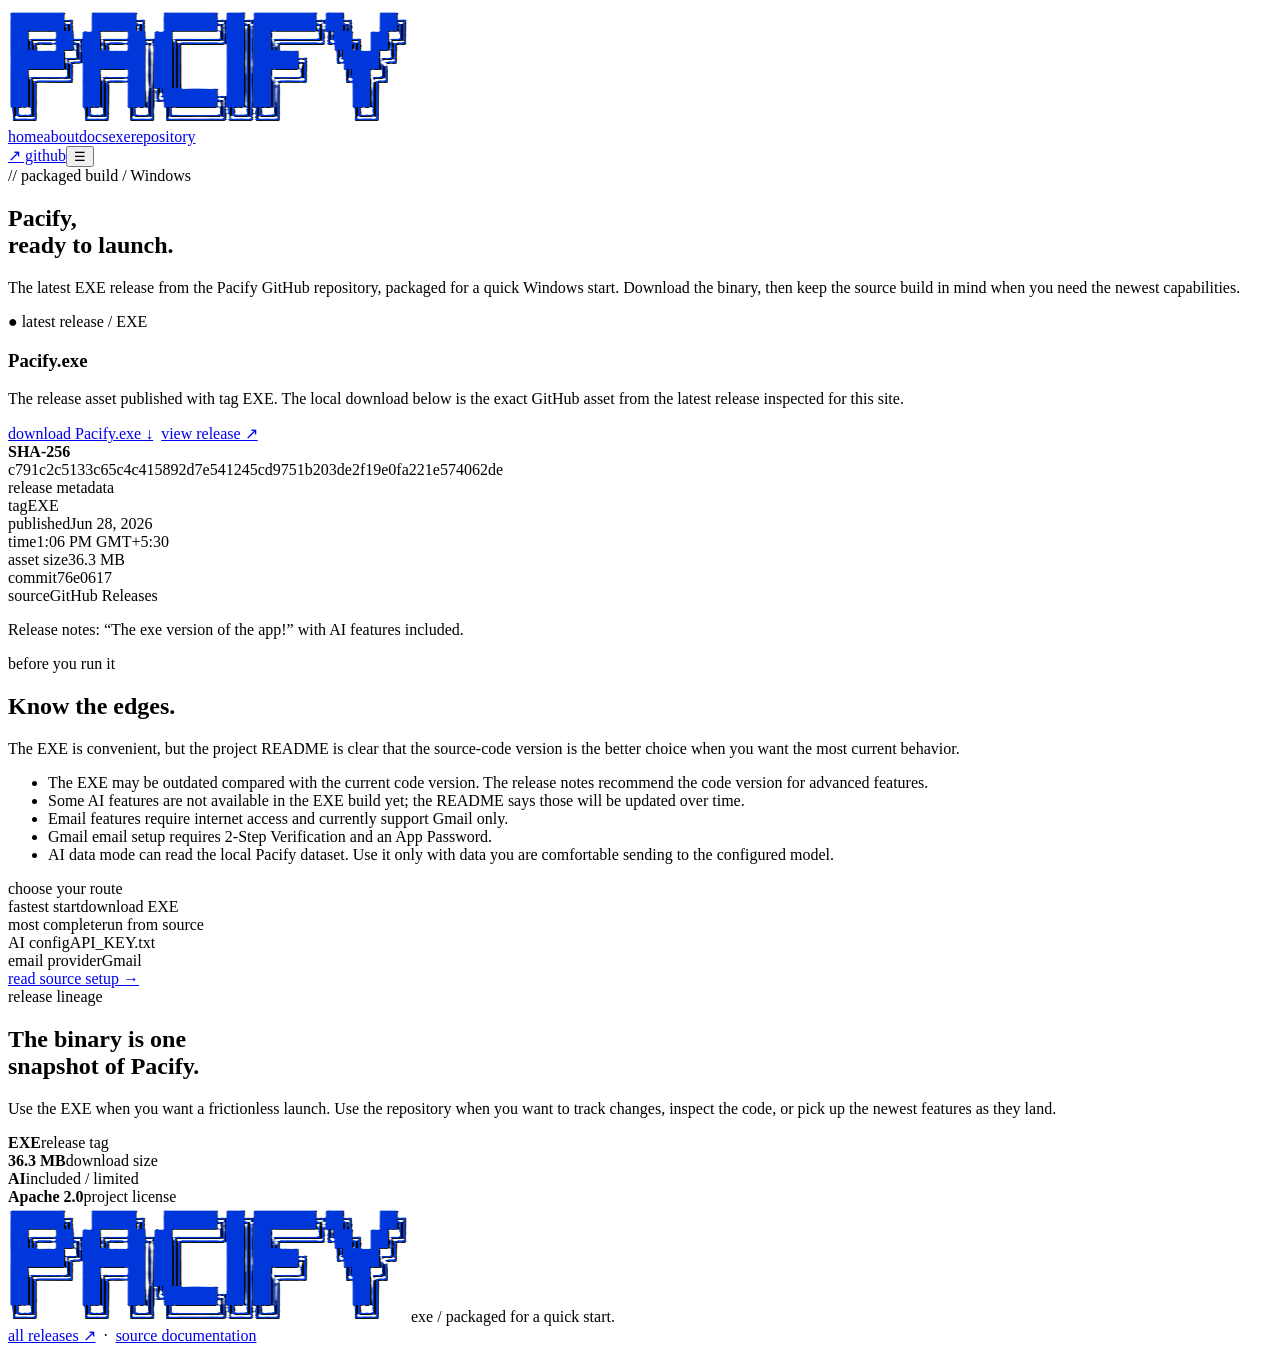
==== exe.html @ 552ca25f "Add files via upload" ====
<!doctype html>
<html lang="en"><head><meta charset="utf-8"><meta name="viewport" content="width=device-width, initial-scale=1"><meta name="description" content="Pacify EXE release details and download."><title>EXE / Pacify</title><link rel="stylesheet" href="styles.css?v=blue"></head>
<body data-page="exe">
  <header class="site-header"><div class="shell nav"><a class="brand" href="index.html"><img class="brand-logo" src="P.png" alt="Pacify logo"></a><nav class="nav-links"><a data-page-link="home" href="index.html">home</a><a data-page-link="about" href="about.html">about</a><a data-page-link="docs" href="docs.html">docs</a><a data-page-link="exe" href="exe.html">exe</a><a data-page-link="github" href="github.html">repository</a></nav><a class="nav-cta" href="https://github.com/lakshitsharma80/Pacify" target="_blank" rel="noreferrer">↗ github</a><button class="menu" data-menu aria-label="Open navigation">☰</button></div></header>
  <main>
    <section class="page-hero"><div class="shell"><div class="eyebrow">// packaged build / Windows</div><h1>Pacify,<br><span style="color:var(--cyan)">ready to launch.</span></h1><p>The latest EXE release from the Pacify GitHub repository, packaged for a quick Windows start. Download the binary, then keep the source build in mind when you need the newest capabilities.</p></div></section>
    <section class="section"><div class="shell"><div class="release-grid"><div class="download-panel"><span class="release-badge">● latest release / EXE</span><h3>Pacify.exe</h3><p>The release asset published with tag <span class="mono" style="color:var(--cyan)">EXE</span>. The local download below is the exact GitHub asset from the latest release inspected for this site.</p><a class="button primary" href="Pacify.exe" download>download Pacify.exe ↓</a><a class="button ghost" style="margin-left:8px" href="https://github.com/lakshitsharma80/Pacify/releases/tag/EXE" target="_blank" rel="noreferrer">view release ↗</a><div class="hash"><strong>SHA-256</strong><br>c791c2c5133c65c4c415892d7e541245cd9751b203de2f19e0fa221e574062de</div></div><div class="repo-card"><div class="eyebrow">release metadata</div><div class="facts"><div class="fact"><span>tag</span><span>EXE</span></div><div class="fact"><span>published</span><span>Jun 28, 2026</span></div><div class="fact"><span>time</span><span>1:06 PM GMT+5:30</span></div><div class="fact"><span>asset size</span><span>36.3 MB</span></div><div class="fact"><span>commit</span><span>76e0617</span></div><div class="fact"><span>source</span><span style="color:var(--mint)">GitHub Releases</span></div></div><p class="release-note">Release notes: “The exe version of the app!” with AI features included.</p></div></div></div></section>
    <section class="section"><div class="shell about-grid"><div class="prose"><div class="eyebrow">before you run it</div><h2>Know the edges.</h2><p>The EXE is convenient, but the project README is clear that the source-code version is the better choice when you want the most current behavior.</p><ul class="limitation-list"><li>The EXE may be outdated compared with the current code version. The release notes recommend the code version for advanced features.</li><li>Some AI features are not available in the EXE build yet; the README says those will be updated over time.</li><li>Email features require internet access and currently support Gmail only.</li><li>Gmail email setup requires 2-Step Verification and an App Password.</li><li>AI data mode can read the local Pacify dataset. Use it only with data you are comfortable sending to the configured model.</li></ul></div><aside><div class="eyebrow">choose your route</div><div class="facts"><div class="fact"><span>fastest start</span><span>download EXE</span></div><div class="fact"><span>most complete</span><span>run from source</span></div><div class="fact"><span>AI config</span><span>API_KEY.txt</span></div><div class="fact"><span>email provider</span><span>Gmail</span></div></div><a class="button ghost" style="margin-top:24px" href="docs.html">read source setup →</a></aside></div></section>
    <section class="section"><div class="shell"><div class="section-head"><div><div class="eyebrow">release lineage</div><h2>The binary is one<br>snapshot of Pacify.</h2></div><p class="section-intro">Use the EXE when you want a frictionless launch. Use the repository when you want to track changes, inspect the code, or pick up the newest features as they land.</p></div><div class="stats"><div class="stat"><strong>EXE</strong><span>release tag</span></div><div class="stat"><strong>36.3 MB</strong><span>download size</span></div><div class="stat"><strong>AI</strong><span>included / limited</span></div><div class="stat"><strong>Apache 2.0</strong><span>project license</span></div></div></div></section>
  </main>
  <footer class="site-footer"><div class="shell footer-row"><div class="footer-brand"><img src="P.png" alt="Pacify logo"><span>exe / packaged for a quick start.</span></div><span><a href="https://github.com/lakshitsharma80/Pacify/releases" target="_blank" rel="noreferrer">all releases ↗</a> &nbsp;·&nbsp; <a href="docs.html">source documentation</a></span></div></footer><script src="app.js"></script>
</body></html>
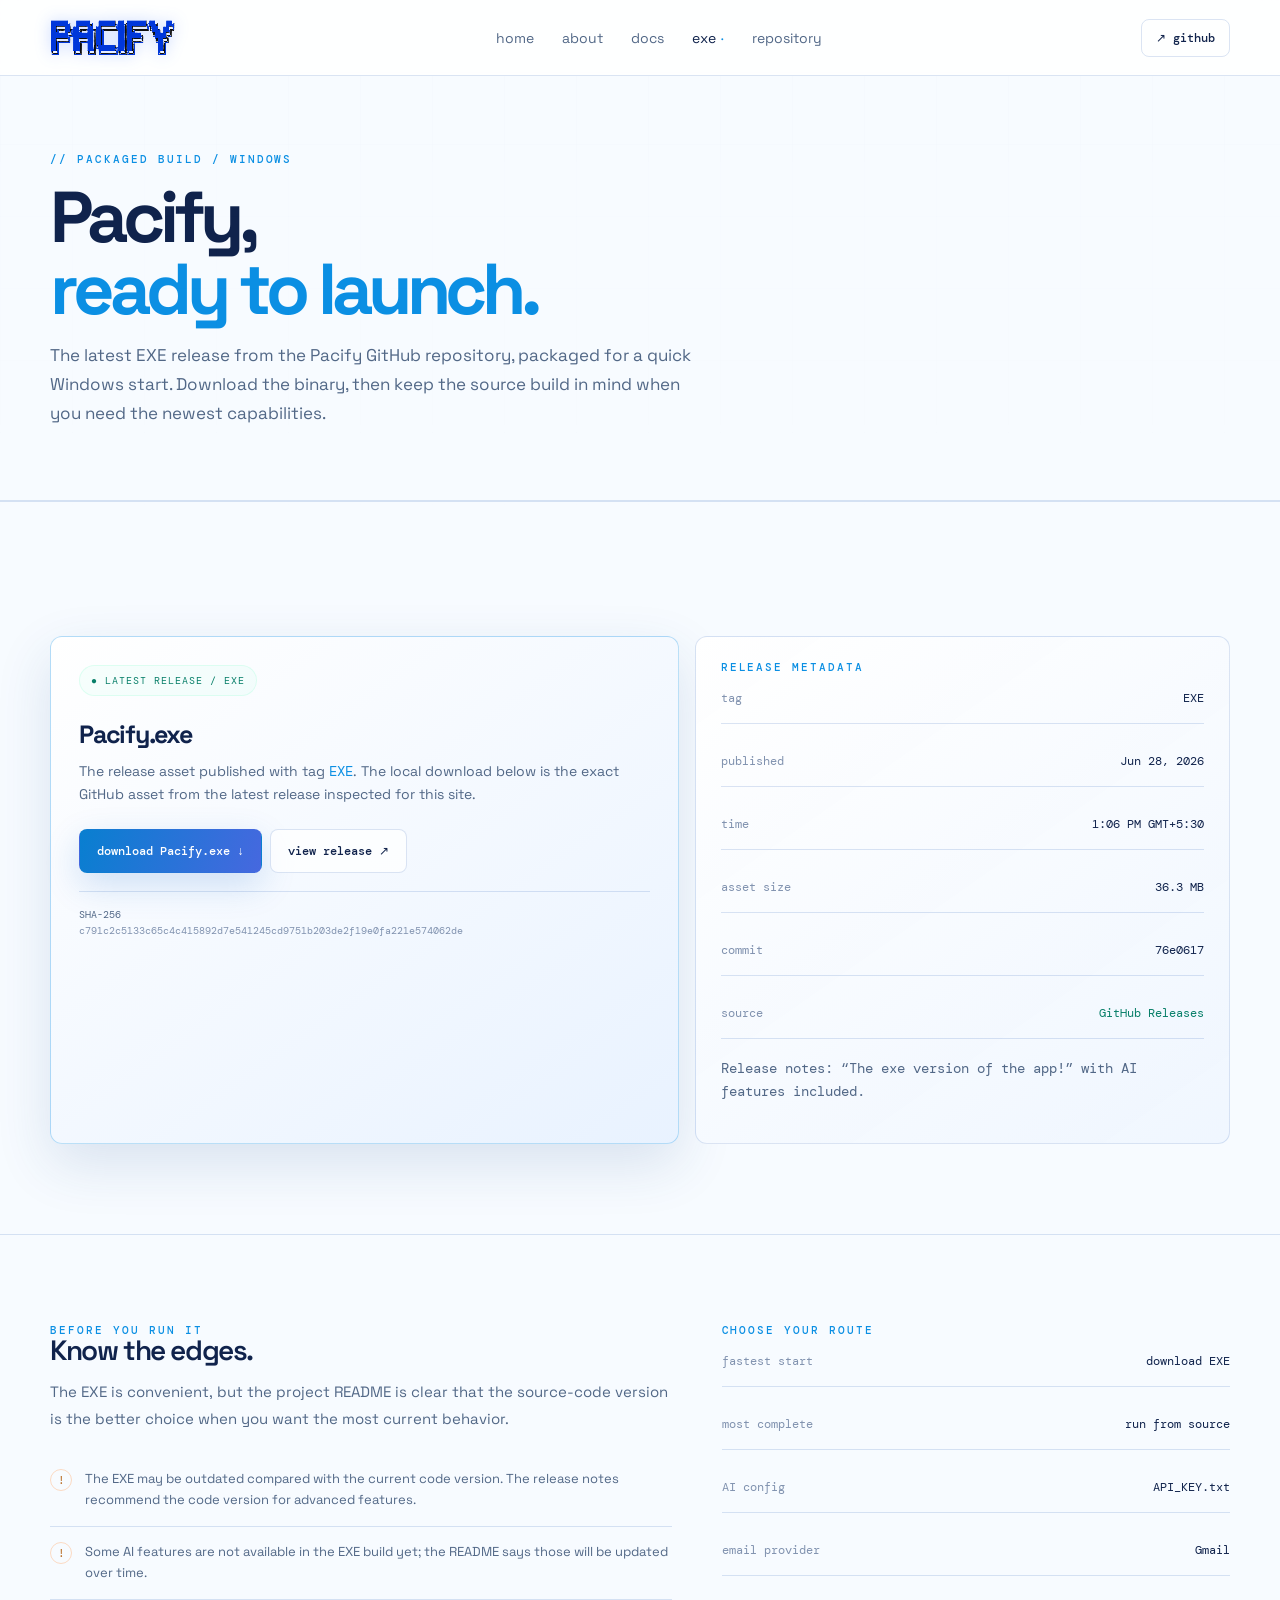
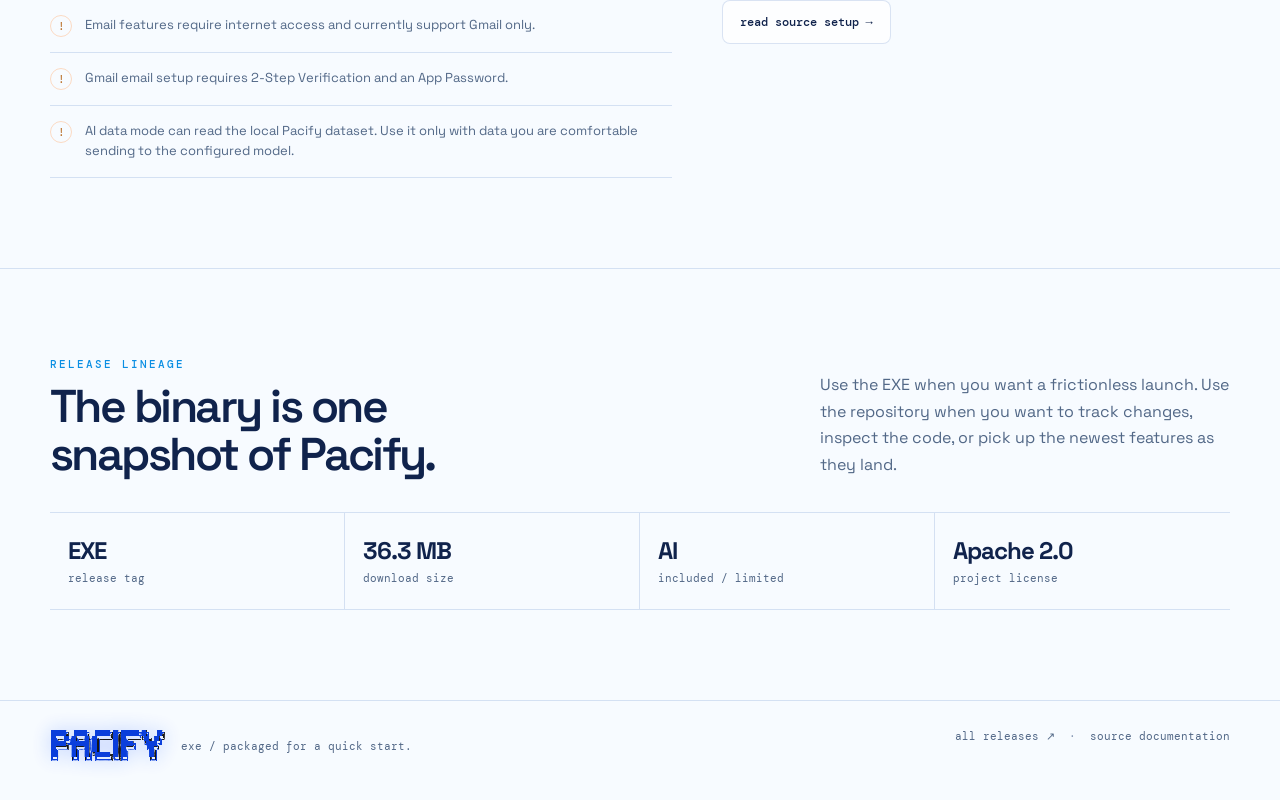
==== commit eb7aa2c7: "Update exe.html" ====
--- a/exe.html
+++ b/exe.html
@@ -4,7 +4,7 @@
   <header class="site-header"><div class="shell nav"><a class="brand" href="index.html"><img class="brand-logo" src="P.png" alt="Pacify logo"></a><nav class="nav-links"><a data-page-link="home" href="index.html">home</a><a data-page-link="about" href="about.html">about</a><a data-page-link="docs" href="docs.html">docs</a><a data-page-link="exe" href="exe.html">exe</a><a data-page-link="github" href="github.html">repository</a></nav><a class="nav-cta" href="https://github.com/lakshitsharma80/Pacify" target="_blank" rel="noreferrer">↗ github</a><button class="menu" data-menu aria-label="Open navigation">☰</button></div></header>
   <main>
     <section class="page-hero"><div class="shell"><div class="eyebrow">// packaged build / Windows</div><h1>Pacify,<br><span style="color:var(--cyan)">ready to launch.</span></h1><p>The latest EXE release from the Pacify GitHub repository, packaged for a quick Windows start. Download the binary, then keep the source build in mind when you need the newest capabilities.</p></div></section>
-    <section class="section"><div class="shell"><div class="release-grid"><div class="download-panel"><span class="release-badge">● latest release / EXE</span><h3>Pacify.exe</h3><p>The release asset published with tag <span class="mono" style="color:var(--cyan)">EXE</span>. The local download below is the exact GitHub asset from the latest release inspected for this site.</p><a class="button primary" href="Pacify.exe" download>download Pacify.exe ↓</a><a class="button ghost" style="margin-left:8px" href="https://github.com/lakshitsharma80/Pacify/releases/tag/EXE" target="_blank" rel="noreferrer">view release ↗</a><div class="hash"><strong>SHA-256</strong><br>c791c2c5133c65c4c415892d7e541245cd9751b203de2f19e0fa221e574062de</div></div><div class="repo-card"><div class="eyebrow">release metadata</div><div class="facts"><div class="fact"><span>tag</span><span>EXE</span></div><div class="fact"><span>published</span><span>Jun 28, 2026</span></div><div class="fact"><span>time</span><span>1:06 PM GMT+5:30</span></div><div class="fact"><span>asset size</span><span>36.3 MB</span></div><div class="fact"><span>commit</span><span>76e0617</span></div><div class="fact"><span>source</span><span style="color:var(--mint)">GitHub Releases</span></div></div><p class="release-note">Release notes: “The exe version of the app!” with AI features included.</p></div></div></div></section>
+    <section class="section"><div class="shell"><div class="release-grid"><div class="download-panel"><span class="release-badge">● latest release / EXE</span><h3>Pacify.exe</h3><p>The release asset published with tag <span class="mono" style="color:var(--cyan)">EXE</span>. The local download below is the exact GitHub asset from the latest release inspected for this site.</p><a class="button primary" href="https://github.com/lakshitsharma80/Pacify/releases" download>download Pacify.exe ↓</a><a class="button ghost" style="margin-left:8px" href="https://github.com/lakshitsharma80/Pacify/releases/tag/EXE" target="_blank" rel="noreferrer">view release ↗</a><div class="hash"><strong>SHA-256</strong><br>c791c2c5133c65c4c415892d7e541245cd9751b203de2f19e0fa221e574062de</div></div><div class="repo-card"><div class="eyebrow">release metadata</div><div class="facts"><div class="fact"><span>tag</span><span>EXE</span></div><div class="fact"><span>published</span><span>Jun 28, 2026</span></div><div class="fact"><span>time</span><span>1:06 PM GMT+5:30</span></div><div class="fact"><span>asset size</span><span>36.3 MB</span></div><div class="fact"><span>commit</span><span>76e0617</span></div><div class="fact"><span>source</span><span style="color:var(--mint)">GitHub Releases</span></div></div><p class="release-note">Release notes: “The exe version of the app!” with AI features included.</p></div></div></div></section>
     <section class="section"><div class="shell about-grid"><div class="prose"><div class="eyebrow">before you run it</div><h2>Know the edges.</h2><p>The EXE is convenient, but the project README is clear that the source-code version is the better choice when you want the most current behavior.</p><ul class="limitation-list"><li>The EXE may be outdated compared with the current code version. The release notes recommend the code version for advanced features.</li><li>Some AI features are not available in the EXE build yet; the README says those will be updated over time.</li><li>Email features require internet access and currently support Gmail only.</li><li>Gmail email setup requires 2-Step Verification and an App Password.</li><li>AI data mode can read the local Pacify dataset. Use it only with data you are comfortable sending to the configured model.</li></ul></div><aside><div class="eyebrow">choose your route</div><div class="facts"><div class="fact"><span>fastest start</span><span>download EXE</span></div><div class="fact"><span>most complete</span><span>run from source</span></div><div class="fact"><span>AI config</span><span>API_KEY.txt</span></div><div class="fact"><span>email provider</span><span>Gmail</span></div></div><a class="button ghost" style="margin-top:24px" href="docs.html">read source setup →</a></aside></div></section>
     <section class="section"><div class="shell"><div class="section-head"><div><div class="eyebrow">release lineage</div><h2>The binary is one<br>snapshot of Pacify.</h2></div><p class="section-intro">Use the EXE when you want a frictionless launch. Use the repository when you want to track changes, inspect the code, or pick up the newest features as they land.</p></div><div class="stats"><div class="stat"><strong>EXE</strong><span>release tag</span></div><div class="stat"><strong>36.3 MB</strong><span>download size</span></div><div class="stat"><strong>AI</strong><span>included / limited</span></div><div class="stat"><strong>Apache 2.0</strong><span>project license</span></div></div></div></section>
   </main>
--- a/styles.css
+++ b/styles.css
@@ -0,0 +1,186 @@
+@import url('https://fonts.googleapis.com/css2?family=DM+Mono:wght@400;500&family=Space+Grotesk:wght@400;500;600;700&display=swap');
+
+:root {
+  --ink: #10234c;
+  --muted: #526887;
+  --faint: #8092af;
+  --bg: #f7fbff;
+  --panel: #ffffff;
+  --panel-2: #edf5ff;
+  --line: rgba(32, 87, 177, .16);
+  --violet: #4668df;
+  --cyan: #0b8fe3;
+  --mint: #087f69;
+  --pink: #7c65d9;
+  --orange: #b66a20;
+  --mono: 'DM Mono', ui-monospace, SFMono-Regular, Menlo, Consolas, monospace;
+  --sans: 'Space Grotesk', Inter, ui-sans-serif, system-ui, sans-serif;
+}
+
+* { box-sizing: border-box; }
+html { scroll-behavior: smooth; }
+body {
+  margin: 0;
+  color: var(--ink);
+  background: var(--bg);
+  font-family: var(--sans);
+  min-width: 320px;
+  overflow-x: hidden;
+}
+body::before {
+  content: '';
+  position: fixed;
+  inset: 0;
+  pointer-events: none;
+  opacity: .22;
+  background-image: linear-gradient(rgba(27, 94, 190, .045) 1px, transparent 1px), linear-gradient(90deg, rgba(27, 94, 190, .045) 1px, transparent 1px);
+  background-size: 72px 72px;
+  mask-image: linear-gradient(to bottom, black 0%, transparent 80%);
+}
+a { color: inherit; text-decoration: none; }
+button, a { -webkit-tap-highlight-color: transparent; }
+.shell { width: min(1180px, calc(100% - 48px)); margin: 0 auto; }
+.mono { font-family: var(--mono); }
+.eyebrow { font: 500 11px/1 var(--mono); letter-spacing: .18em; text-transform: uppercase; color: var(--cyan); }
+.muted { color: var(--muted); }
+.small { font-size: 13px; line-height: 1.6; }
+
+.site-header {
+  position: sticky; top: 0; z-index: 20;
+  height: 76px; display: flex; align-items: center;
+  border-bottom: 1px solid var(--line);
+  background: rgba(255, 255, 255, .86); backdrop-filter: blur(22px);
+}
+.nav { display: flex; align-items: center; justify-content: space-between; gap: 32px; }
+.brand { display: inline-flex; align-items: center; gap: 12px; font-weight: 700; letter-spacing: -.02em; }
+.brand-logo { width: 126px; height: auto; display: block; image-rendering: pixelated; filter: drop-shadow(0 0 8px rgba(34, 91, 255, .24)); }
+.nav-links { display: flex; align-items: center; gap: 28px; color: var(--muted); font-size: 14px; }
+.nav-links a { transition: color .2s ease; }
+.nav-links a:hover, .nav-links a.active { color: var(--ink); }
+.nav-links a.active::after { content: '·'; color: var(--cyan); margin-left: 5px; }
+.nav-cta { display: inline-flex; align-items: center; gap: 8px; padding: 10px 14px; border: 1px solid var(--line); border-radius: 8px; font: 500 12px var(--mono); color: var(--ink); transition: .2s ease; }
+.nav-cta:hover { border-color: rgba(100,230,255,.6); color: var(--cyan); transform: translateY(-1px); }
+.menu { display:none; background:none; border:0; color:var(--ink); font-size:22px; }
+
+.hero { position: relative; padding: 100px 0 110px; }
+.hero-grid { display: grid; grid-template-columns: 1.02fr .98fr; align-items: center; gap: 84px; }
+.hero-copy h1 { max-width: 720px; margin: 20px 0 22px; font-size: clamp(48px, 6.5vw, 86px); line-height: .98; letter-spacing: -.075em; font-weight: 600; }
+.hero-copy h1 span { color: var(--violet); }
+.hero-copy p { max-width: 580px; color: var(--muted); font-size: 17px; line-height: 1.7; margin: 0; }
+.hero-actions { display:flex; flex-wrap:wrap; gap:12px; margin-top:34px; }
+.button { display:inline-flex; align-items:center; justify-content:center; gap:9px; padding:13px 17px; border-radius:8px; border:1px solid var(--line); font:500 12px var(--mono); transition: .22s ease; }
+.button.primary { border-color: transparent; color: #fff; background: linear-gradient(110deg, #087fd0, #4668df); box-shadow: 0 12px 35px rgba(18, 102, 202, .18); }
+.button.ghost { color: var(--ink); background: rgba(255,255,255,.72); }
+.button:hover { transform: translateY(-2px); box-shadow: 0 12px 28px rgba(0,0,0,.24); }
+.button.ghost:hover { border-color: rgba(100,230,255,.5); color:var(--cyan); }
+
+.visual { position: relative; min-height: 430px; display:grid; place-items:center; perspective: 1000px; }
+.visual::before { content:''; position:absolute; width:410px; height:410px; border-radius:50%; background: radial-gradient(circle, rgba(167,139,250,.2), rgba(100,230,255,.06) 42%, transparent 69%); filter: blur(12px); }
+.orb { width: 285px; height: 285px; position:relative; transform: rotateX(58deg) rotateZ(-20deg); transform-style: preserve-3d; animation: float 7s ease-in-out infinite; }
+.orb::before, .orb::after { content:''; position:absolute; inset: 9px; border:1px solid rgba(100,230,255,.64); border-radius: 50%; box-shadow: 0 0 45px rgba(100,230,255,.12); }
+.orb::after { inset: 47px; border-color: rgba(167,139,250,.7); transform: rotateY(70deg); }
+.orb-core { position:absolute; inset: 78px; border-radius:50%; background: radial-gradient(circle at 35% 30%, #eef4ff, #a78bfa 17%, #4d4774 44%, #121728 75%); box-shadow: 0 0 85px rgba(167,139,250,.48), inset -24px -24px 45px rgba(0,0,0,.5); transform: translateZ(46px); }
+.orbit { position:absolute; inset:-20px; border:1px dashed rgba(143,255,208,.37); border-radius:50%; transform: rotateX(70deg) rotateY(18deg); }
+.orbit.two { inset:24px; border-color: rgba(245,160,255,.33); transform: rotateX(62deg) rotateY(-33deg); }
+.visual-label { position:absolute; left:4%; bottom: 20px; padding: 11px 13px; border:1px solid var(--line); border-radius:7px; color: var(--muted); background: rgba(255,255,255,.9); box-shadow:0 10px 30px rgba(36,86,160,.1); font: 11px var(--mono); backdrop-filter:blur(10px); }
+.visual-label b { color:var(--mint); font-weight:500; }
+@keyframes float { 0%,100%{ transform: rotateX(58deg) rotateZ(-20deg) translateY(0); } 50%{ transform: rotateX(58deg) rotateZ(-12deg) translateY(-12px); } }
+
+.section { padding: 90px 0; border-top:1px solid var(--line); }
+.section-head { display:flex; align-items:flex-end; justify-content:space-between; gap:30px; margin-bottom:34px; }
+.section h2 { font-size: clamp(28px, 4vw, 46px); letter-spacing: -.055em; line-height:1.03; margin: 13px 0 0; font-weight: 600; }
+.section-intro { max-width: 410px; color: var(--muted); line-height: 1.65; margin:0; }
+.feature-grid { display:grid; grid-template-columns: repeat(3, 1fr); gap: 14px; }
+.card { padding: 24px; min-height: 220px; border:1px solid var(--line); border-radius:12px; background: linear-gradient(145deg, rgba(255,255,255,.98), rgba(239,246,255,.98)); position:relative; overflow:hidden; transition:.22s ease; }
+.card::after { content:''; position:absolute; width:130px; height:130px; right:-55px; bottom:-65px; background: radial-gradient(circle, rgba(100,230,255,.18), transparent 70%); }
+.card:hover { transform: translateY(-4px); border-color:rgba(100,230,255,.33); box-shadow: 0 18px 44px rgba(0,0,0,.24); }
+.card-num { font: 11px var(--mono); color:var(--cyan); }
+.card h3 { margin:32px 0 10px; font-size:20px; letter-spacing:-.04em; }
+.card p { margin:0; color:var(--muted); font-size:14px; line-height:1.65; }
+
+.terminal-wrap { display:grid; grid-template-columns: .9fr 1.1fr; gap: 54px; align-items:center; }
+.terminal-copy p { color:var(--muted); line-height:1.65; }
+.terminal { border:1px solid rgba(11,143,227,.3); border-radius:12px; overflow:hidden; background:#081633; box-shadow: 0 28px 70px rgba(33,78,145,.18), 0 0 0 5px rgba(33,94,190,.04); transform: rotateY(-4deg) rotateX(2deg); }
+.terminal-bar { display:flex; align-items:center; gap:7px; padding:13px 15px; border-bottom:1px solid rgba(163,195,246,.18); background:rgba(255,255,255,.06); }
+.dot { width:8px; height:8px; border-radius:50%; background:#ff6f86; } .dot:nth-child(2){background:#ffcf70}.dot:nth-child(3){background:#7cf2af}
+.terminal-title { margin-left:auto; color:var(--faint); font:10px var(--mono); }
+.terminal-body { padding:24px; min-height:285px; font:13px/1.85 var(--mono); color:#b9c4df; }
+.prompt { color:var(--mint); } .cmd { color:var(--cyan); } .cursor { display:inline-block; width:8px; height:16px; background:var(--cyan); vertical-align:-3px; animation: blink 1s steps(2) infinite; }
+.terminal-body .dim { color:#69708a; } .terminal-body .violet {color:var(--violet)} .terminal-body .orange {color:var(--orange)}
+@keyframes blink { 50%{opacity:0;} }
+
+.stats { display:grid; grid-template-columns:repeat(4,1fr); border-top:1px solid var(--line); border-bottom:1px solid var(--line); }
+.stat { padding:22px 18px; border-right:1px solid var(--line); } .stat:last-child{border-right:0}
+.stat strong { display:block; font-size:24px; letter-spacing:-.04em; } .stat span { color:var(--muted); font:11px var(--mono); }
+
+.page-hero { padding: 78px 0 72px; border-bottom:1px solid var(--line); }
+.page-hero h1 { font-size: clamp(42px, 6vw, 72px); line-height:1; letter-spacing:-.07em; margin:16px 0; }
+.page-hero p { max-width:650px; color:var(--muted); font-size:17px; line-height:1.7; margin:0; }
+.about-grid { display:grid; grid-template-columns: 1.1fr .9fr; gap:50px; }
+.prose h2 { font-size:28px; letter-spacing:-.05em; margin:0 0 14px; }
+.prose p { color:var(--muted); line-height:1.78; font-size:15px; margin:0 0 22px; }
+.quote { margin:34px 0; padding:22px 24px; border-left:2px solid var(--violet); background:rgba(70,104,223,.08); color:#274a9b; font-size:20px; line-height:1.4; letter-spacing:-.02em; }
+.facts { display:grid; gap:12px; }
+.fact { display:flex; justify-content:space-between; gap:20px; padding:17px 0; border-bottom:1px solid var(--line); font:12px var(--mono); } .fact span:first-child{color:var(--faint)} .fact span:last-child{color:var(--ink); text-align:right}
+.tree { padding:24px; border:1px solid var(--line); border-radius:10px; background:#eef5ff; font:13px/1.95 var(--mono); color:#173665; overflow:auto; }
+.tree .dir { color:var(--cyan); } .tree .note { color:var(--faint); }
+
+.docs-layout { display:grid; grid-template-columns: 220px 1fr; gap:60px; padding:62px 0 100px; }
+.docs-nav { position:sticky; top:100px; align-self:start; display:grid; gap:7px; }
+.docs-nav a { padding:8px 10px; color:var(--muted); font:11px var(--mono); border-left:1px solid transparent; transition:.2s ease; }
+.docs-nav a:hover, .docs-nav a.active { color:var(--cyan); border-color:var(--cyan); background:rgba(100,230,255,.05); }
+.docs-body { min-width:0; }
+.docs-block { padding: 0 0 56px; margin-bottom:56px; border-bottom:1px solid var(--line); }
+.docs-block:last-child{border:0}
+.docs-block h2 { margin:0 0 14px; font-size:31px; letter-spacing:-.055em; }
+.docs-block h3 { margin:30px 0 12px; font-size:17px; letter-spacing:-.03em; }
+.docs-block p, .docs-block li { color:var(--muted); line-height:1.72; font-size:14px; }
+.docs-block ul, .docs-block ol { padding-left: 21px; }
+.code { position:relative; margin:18px 0; padding:20px 20px 20px 23px; border:1px solid var(--line); border-radius:9px; background:#eef5ff; color:#173665; font:12px/1.75 var(--mono); overflow:auto; }
+.code::before { content:'$'; position:absolute; left:9px; color:var(--mint); } .code code { white-space:pre; }
+.copy { position:absolute; top:10px; right:10px; border:1px solid var(--line); background:rgba(255,255,255,.04); color:var(--muted); border-radius:5px; padding:6px 8px; font:10px var(--mono); cursor:pointer; }
+.copy:hover { color:var(--cyan); border-color:var(--cyan); }
+.callout { padding:17px 19px; border:1px solid rgba(182,106,32,.3); border-radius:8px; background:rgba(255,180,125,.1); color:#8b531e; font-size:13px; line-height:1.65; }
+.docs-tag { display:inline-flex; gap:7px; align-items:center; padding:7px 10px; border-radius:999px; font:10px var(--mono); color:var(--mint); border:1px solid rgba(143,255,208,.25); background:rgba(143,255,208,.05); }
+
+.repo-grid { display:grid; grid-template-columns: 1.1fr .9fr; gap:16px; margin-top:44px; }
+.repo-card { padding:25px; border:1px solid var(--line); border-radius:12px; background:linear-gradient(145deg, rgba(255,255,255,.98), rgba(239,246,255,.96)); }
+.repo-card h3 { font-size:19px; margin:0 0 17px; letter-spacing:-.04em; }
+.repo-card p { color:var(--muted); line-height:1.7; font-size:14px; }
+.repo-card .button { margin-top:8px; }
+.repo-tree { display:grid; gap:2px; font:12px/1.8 var(--mono); }
+.repo-tree div { display:flex; gap:10px; color:var(--muted); padding:4px 0; border-bottom:1px solid rgba(32,87,177,.08); }
+.repo-tree div span:first-child { color:var(--violet); width:18px; } .repo-tree div span:last-child { color:var(--ink); }
+.timeline { display:grid; gap:0; margin-top:17px; }
+.timeline-item { position:relative; display:grid; grid-template-columns: 92px 1fr; gap:18px; padding:15px 0 15px 18px; border-left:1px solid rgba(100,230,255,.33); }
+.timeline-item::before { content:''; position:absolute; left:-4px; top:22px; width:7px; height:7px; border-radius:50%; background:var(--cyan); box-shadow:0 0 12px var(--cyan); }
+.timeline-item small { color:var(--faint); font:10px var(--mono); } .timeline-item p{margin:0; color:var(--muted); font-size:13px;}
+.release-grid { display:grid; grid-template-columns: 1.08fr .92fr; gap:16px; margin-top:44px; }
+.download-panel { padding:28px; border:1px solid rgba(11,143,227,.28); border-radius:12px; background:linear-gradient(145deg, rgba(255,255,255,.98), rgba(232,242,255,.98)); box-shadow:0 20px 55px rgba(33,78,145,.14); }
+.release-badge { display:inline-flex; align-items:center; gap:8px; padding:8px 11px; border-radius:999px; color:var(--mint); background:rgba(143,255,208,.07); border:1px solid rgba(143,255,208,.24); font:10px var(--mono); text-transform:uppercase; letter-spacing:.1em; }
+.download-panel h3 { margin:22px 0 10px; font-size:25px; letter-spacing:-.05em; }
+.download-panel p { margin:0 0 22px; color:var(--muted); line-height:1.7; font-size:14px; }
+.hash { margin-top:18px; padding-top:15px; border-top:1px solid var(--line); color:var(--faint); font:10px/1.6 var(--mono); word-break:break-all; }
+.hash strong { color:var(--muted); font-weight:400; }
+.limitation-list { display:grid; gap:0; margin:16px 0 0; padding:0; list-style:none; }
+.limitation-list li { display:flex; gap:13px; padding:15px 0; border-bottom:1px solid var(--line); color:var(--muted); line-height:1.6; font-size:13px; }
+.limitation-list li::before { content:'!'; flex:0 0 20px; height:20px; display:grid; place-items:center; border:1px solid rgba(255,180,125,.46); border-radius:50%; color:var(--orange); font:11px var(--mono); }
+.release-note { margin-top:18px; color:var(--faint); font:11px/1.6 var(--mono); }
+
+.site-footer { border-top:1px solid var(--line); padding:28px 0 38px; color:var(--faint); font:11px var(--mono); }
+.footer-row { display:flex; justify-content:space-between; gap:20px; }
+.footer-brand { display:flex; align-items:center; gap:15px; color:var(--muted); }
+.footer-brand img { width:116px; height:auto; image-rendering:pixelated; opacity:.96; filter:drop-shadow(0 0 10px rgba(34,91,255,.28)); }
+.footer-row a { color:var(--muted); } .footer-row a:hover{color:var(--cyan)}
+
+@media (max-width: 850px) {
+  .shell { width:min(100% - 32px, 620px); }
+  .site-header { height:68px; } .nav-links { display:none; } .menu { display:block; }
+  .hero { padding: 72px 0 80px; } .hero-grid, .terminal-wrap, .about-grid, .repo-grid, .release-grid { grid-template-columns:1fr; gap:44px; }
+  .visual { min-height:340px; } .orb { width:220px; height:220px; } .orb-core { inset:62px; }
+  .feature-grid { grid-template-columns:1fr; } .stats { grid-template-columns:repeat(2,1fr); } .stat:nth-child(2){border-right:0}.stat:nth-child(-n+2){border-bottom:1px solid var(--line)}
+  .docs-layout { grid-template-columns:1fr; gap:34px; } .docs-nav { position:static; display:flex; flex-wrap:wrap; border-bottom:1px solid var(--line); padding-bottom:18px; } .docs-nav a{border-left:0; border-bottom:1px solid transparent}
+  .footer-row { flex-direction:column; }
+  .footer-brand { align-items:flex-start; flex-direction:column; gap:11px; }
+}
+@media (prefers-reduced-motion: reduce) { *, *::before, *::after { animation-duration: .001ms !important; animation-iteration-count:1 !important; scroll-behavior:auto !important; } }
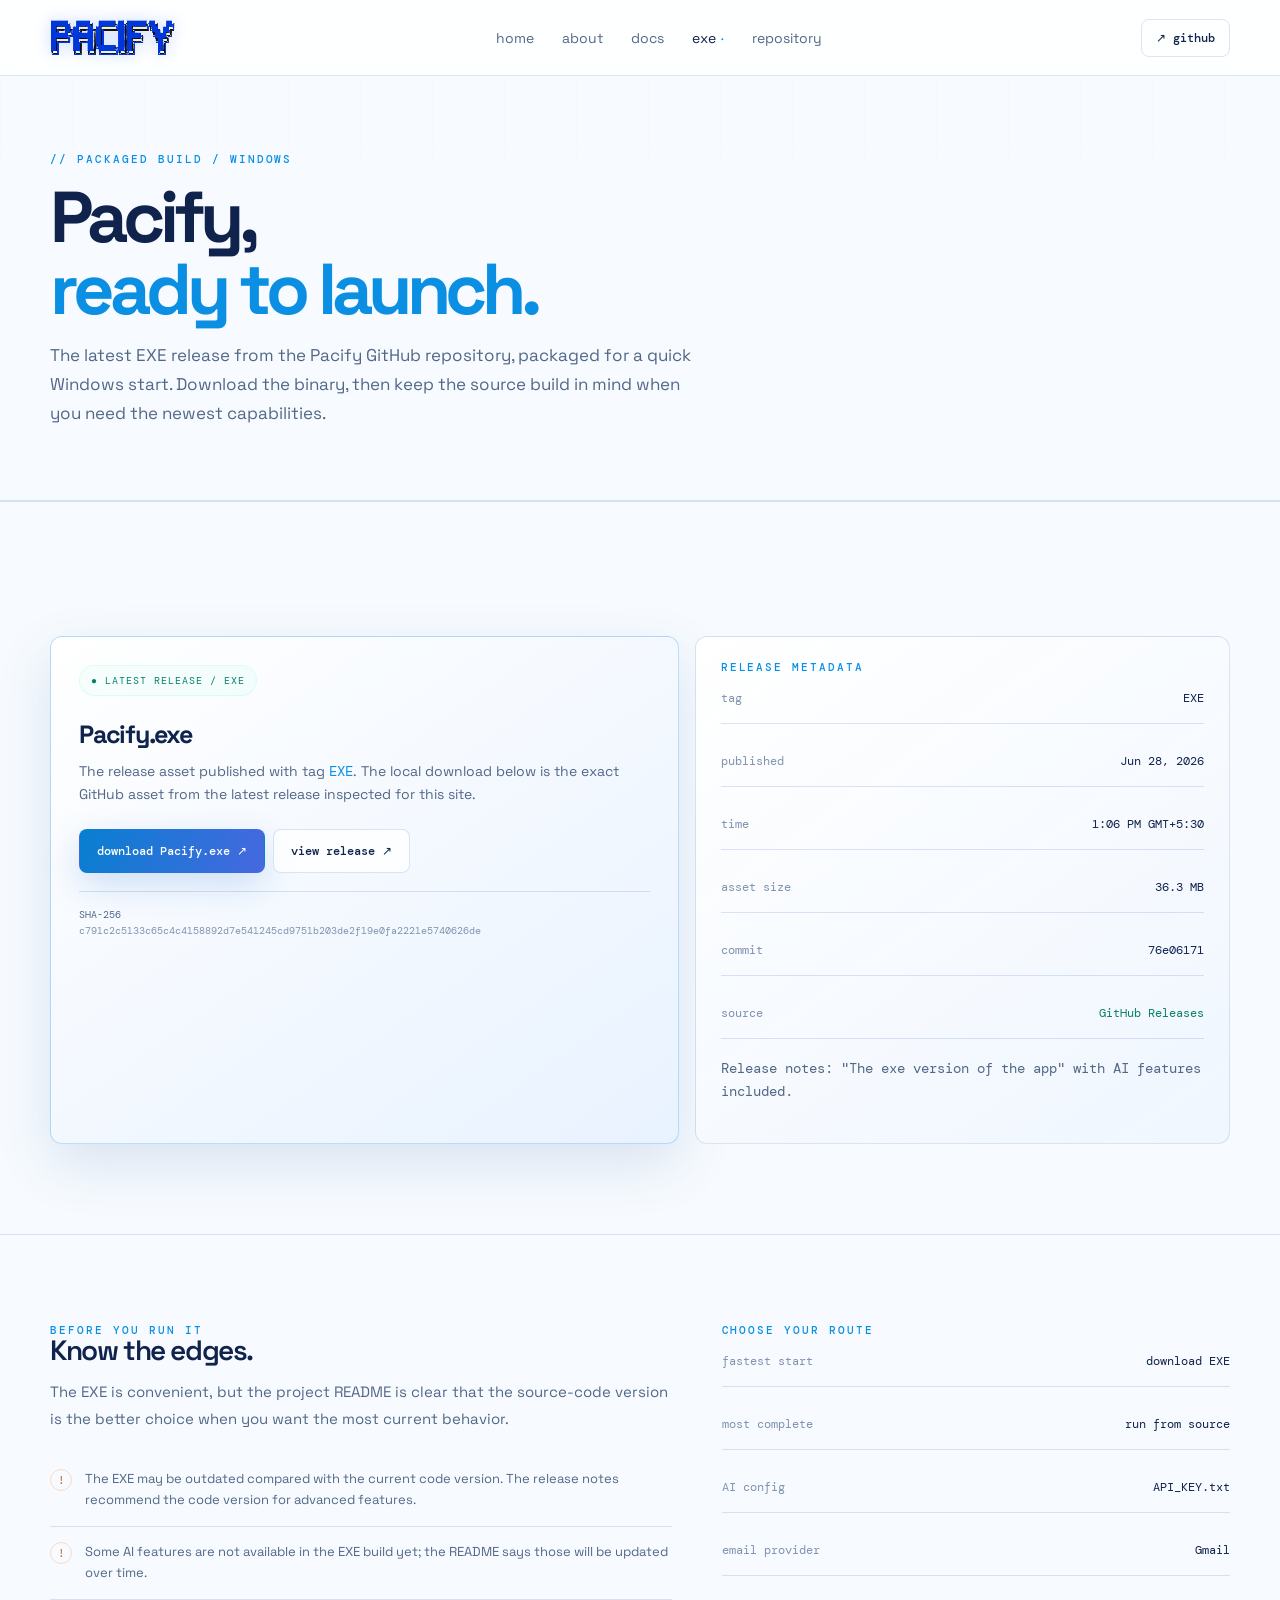
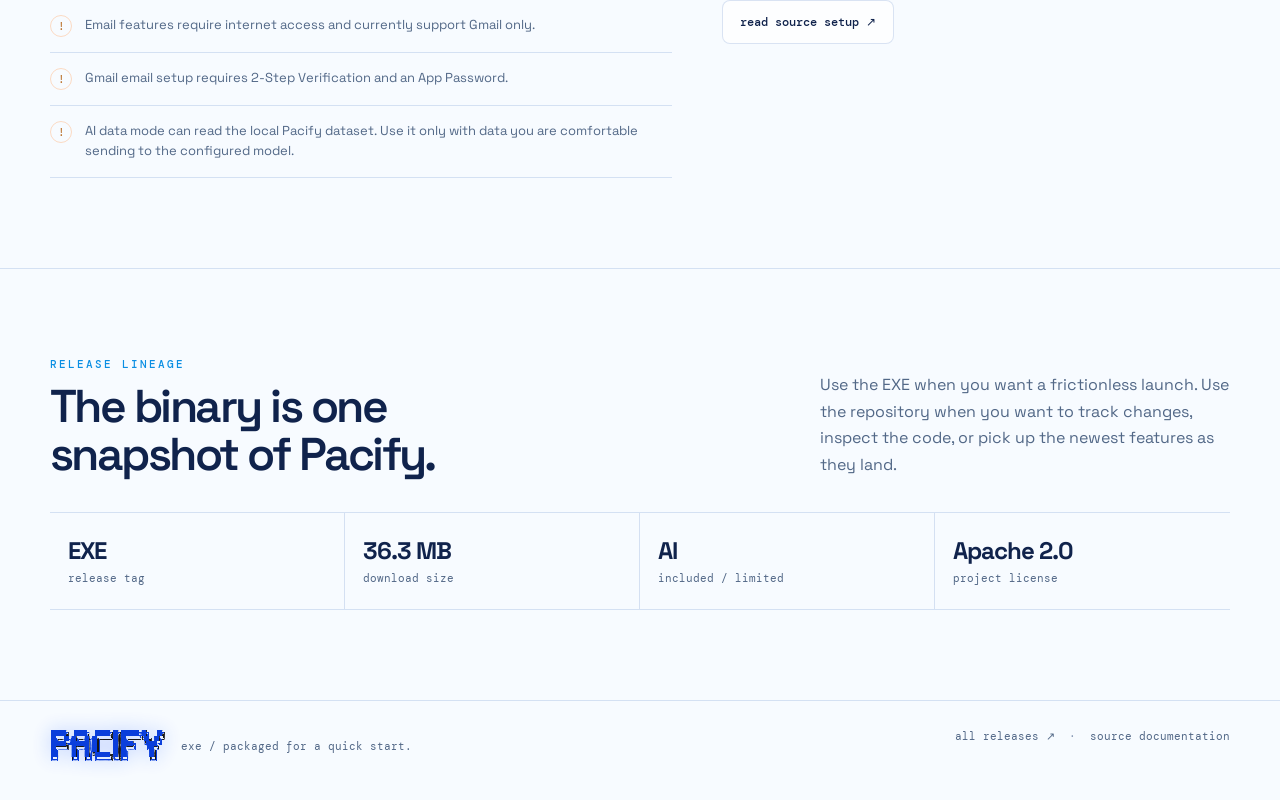
==== commit bb1dfa74: "Update: Change download button to open releases page in new tab" ====
--- a/exe.html
+++ b/exe.html
@@ -4,9 +4,9 @@
   <header class="site-header"><div class="shell nav"><a class="brand" href="index.html"><img class="brand-logo" src="P.png" alt="Pacify logo"></a><nav class="nav-links"><a data-page-link="home" href="index.html">home</a><a data-page-link="about" href="about.html">about</a><a data-page-link="docs" href="docs.html">docs</a><a data-page-link="exe" href="exe.html">exe</a><a data-page-link="github" href="github.html">repository</a></nav><a class="nav-cta" href="https://github.com/lakshitsharma80/Pacify" target="_blank" rel="noreferrer">↗ github</a><button class="menu" data-menu aria-label="Open navigation">☰</button></div></header>
   <main>
     <section class="page-hero"><div class="shell"><div class="eyebrow">// packaged build / Windows</div><h1>Pacify,<br><span style="color:var(--cyan)">ready to launch.</span></h1><p>The latest EXE release from the Pacify GitHub repository, packaged for a quick Windows start. Download the binary, then keep the source build in mind when you need the newest capabilities.</p></div></section>
-    <section class="section"><div class="shell"><div class="release-grid"><div class="download-panel"><span class="release-badge">● latest release / EXE</span><h3>Pacify.exe</h3><p>The release asset published with tag <span class="mono" style="color:var(--cyan)">EXE</span>. The local download below is the exact GitHub asset from the latest release inspected for this site.</p><a class="button primary" href="https://github.com/lakshitsharma80/Pacify/releases" download>download Pacify.exe ↓</a><a class="button ghost" style="margin-left:8px" href="https://github.com/lakshitsharma80/Pacify/releases/tag/EXE" target="_blank" rel="noreferrer">view release ↗</a><div class="hash"><strong>SHA-256</strong><br>c791c2c5133c65c4c415892d7e541245cd9751b203de2f19e0fa221e574062de</div></div><div class="repo-card"><div class="eyebrow">release metadata</div><div class="facts"><div class="fact"><span>tag</span><span>EXE</span></div><div class="fact"><span>published</span><span>Jun 28, 2026</span></div><div class="fact"><span>time</span><span>1:06 PM GMT+5:30</span></div><div class="fact"><span>asset size</span><span>36.3 MB</span></div><div class="fact"><span>commit</span><span>76e0617</span></div><div class="fact"><span>source</span><span style="color:var(--mint)">GitHub Releases</span></div></div><p class="release-note">Release notes: “The exe version of the app!” with AI features included.</p></div></div></div></section>
-    <section class="section"><div class="shell about-grid"><div class="prose"><div class="eyebrow">before you run it</div><h2>Know the edges.</h2><p>The EXE is convenient, but the project README is clear that the source-code version is the better choice when you want the most current behavior.</p><ul class="limitation-list"><li>The EXE may be outdated compared with the current code version. The release notes recommend the code version for advanced features.</li><li>Some AI features are not available in the EXE build yet; the README says those will be updated over time.</li><li>Email features require internet access and currently support Gmail only.</li><li>Gmail email setup requires 2-Step Verification and an App Password.</li><li>AI data mode can read the local Pacify dataset. Use it only with data you are comfortable sending to the configured model.</li></ul></div><aside><div class="eyebrow">choose your route</div><div class="facts"><div class="fact"><span>fastest start</span><span>download EXE</span></div><div class="fact"><span>most complete</span><span>run from source</span></div><div class="fact"><span>AI config</span><span>API_KEY.txt</span></div><div class="fact"><span>email provider</span><span>Gmail</span></div></div><a class="button ghost" style="margin-top:24px" href="docs.html">read source setup →</a></aside></div></section>
+    <section class="section"><div class="shell"><div class="release-grid"><div class="download-panel"><span class="release-badge">● latest release / EXE</span><h3>Pacify.exe</h3><p>The release asset published with tag <span class="mono" style="color:var(--cyan)">EXE</span>. The local download below is the exact GitHub asset from the latest release inspected for this site.</p><a class="button primary" href="https://github.com/lakshitsharma80/Pacify/releases" target="_blank" rel="noreferrer">download Pacify.exe ↗</a><a class="button ghost" style="margin-left:8px" href="https://github.com/lakshitsharma80/Pacify/releases/tag/EXE" target="_blank" rel="noreferrer">view release ↗</a><div class="hash"><strong>SHA-256</strong><br>c791c2c5133c65c4c4158892d7e541245cd9751b203de2f19e0fa2221e5740626de</div></div><div class="repo-card"><div class="eyebrow">release metadata</div><div class="facts"><div class="fact"><span>tag</span><span>EXE</span></div><div class="fact"><span>published</span><span>Jun 28, 2026</span></div><div class="fact"><span>time</span><span>1:06 PM GMT+5:30</span></div><div class="fact"><span>asset size</span><span>36.3 MB</span></div><div class="fact"><span>commit</span><span>76e06171</span></div><div class="fact"><span>source</span><span style="color:var(--mint)">GitHub Releases</span></div></div><p class="release-note">Release notes: "The exe version of the app" with AI features included.</p></div></div></div></section>
+    <section class="section"><div class="shell about-grid"><div class="prose"><div class="eyebrow">before you run it</div><h2>Know the edges.</h2><p>The EXE is convenient, but the project README is clear that the source-code version is the better choice when you want the most current behavior.</p><ul class="limitation-list"><li>The EXE may be outdated compared with the current code version. The release notes recommend the code version for advanced features.</li><li>Some AI features are not available in the EXE build yet; the README says those will be updated over time.</li><li>Email features require internet access and currently support Gmail only.</li><li>Gmail email setup requires 2-Step Verification and an App Password.</li><li>AI data mode can read the local Pacify dataset. Use it only with data you are comfortable sending to the configured model.</li></ul></div><aside><div class="eyebrow">choose your route</div><div class="facts"><div class="fact"><span>fastest start</span><span>download EXE</span></div><div class="fact"><span>most complete</span><span>run from source</span></div><div class="fact"><span>AI config</span><span>API_KEY.txt</span></div><div class="fact"><span>email provider</span><span>Gmail</span></div></div><a class="button ghost" style="margin-top:24px" href="docs.html">read source setup ↗</a></aside></div></section>
     <section class="section"><div class="shell"><div class="section-head"><div><div class="eyebrow">release lineage</div><h2>The binary is one<br>snapshot of Pacify.</h2></div><p class="section-intro">Use the EXE when you want a frictionless launch. Use the repository when you want to track changes, inspect the code, or pick up the newest features as they land.</p></div><div class="stats"><div class="stat"><strong>EXE</strong><span>release tag</span></div><div class="stat"><strong>36.3 MB</strong><span>download size</span></div><div class="stat"><strong>AI</strong><span>included / limited</span></div><div class="stat"><strong>Apache 2.0</strong><span>project license</span></div></div></div></section>
   </main>
   <footer class="site-footer"><div class="shell footer-row"><div class="footer-brand"><img src="P.png" alt="Pacify logo"><span>exe / packaged for a quick start.</span></div><span><a href="https://github.com/lakshitsharma80/Pacify/releases" target="_blank" rel="noreferrer">all releases ↗</a> &nbsp;·&nbsp; <a href="docs.html">source documentation</a></span></div></footer><script src="app.js"></script>
-</body></html>
+</body></html>
